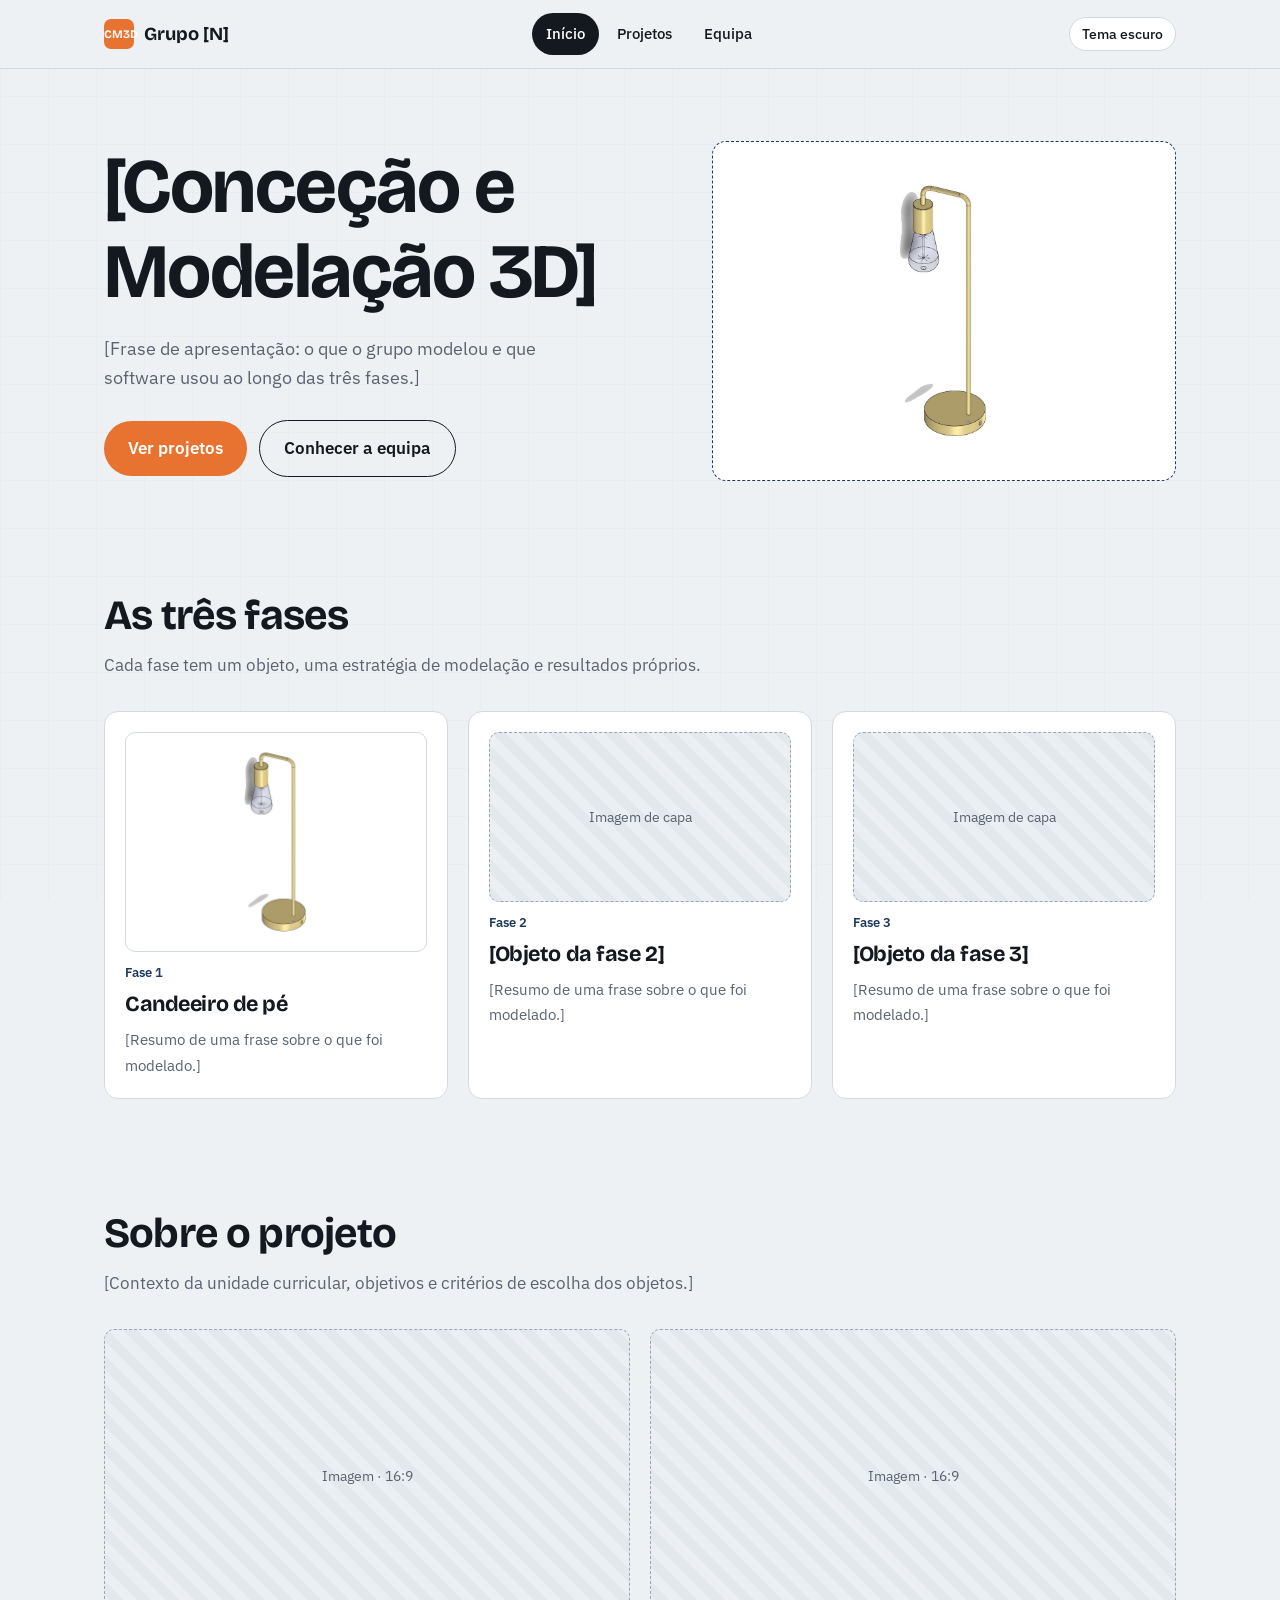
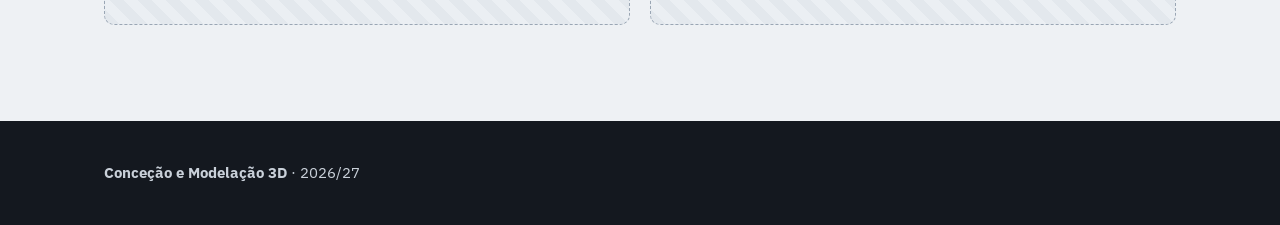
==== cm3d/index.html @ 256e005a "fix: index" ====
<!DOCTYPE html>
<html lang="pt-PT">
<head>
  <meta charset="utf-8">
  <meta name="viewport" content="width=device-width, initial-scale=1">
  <title>Início | CM3D 25/26</title>
  <link rel="preconnect" href="https://fonts.googleapis.com">
  <link href="https://fonts.googleapis.com/css2?family=Bricolage+Grotesque:wght@500;700&family=IBM+Plex+Sans:wght@400;500;600&display=swap" rel="stylesheet">
  <link rel="stylesheet" href="css/style.css">
</head>
<body>
  <a class="skip" href="#main">Saltar para o conteúdo</a>

  <header class="top">
    <div class="wrap bar">
      <a class="brand" href="index.html"><i>CM3D</i>Grupo [N]</a>
      <button class="burger" aria-expanded="false" aria-label="Abrir menu">Menu</button>
      <nav aria-label="Principal">
        <ul>
          <li><a href="index.html" aria-current="page">Início</a></li>
          <li class="sub">
            <a href="projetos.html">Projetos</a>
            <ul>
              <li><a href="fase-1.html">Fase 1</a></li>
              <li><a href="fase-2.html">Fase 2</a></li>
              <li><a href="fase-3.html">Fase 3</a></li>
            </ul>
          </li>
          <li><a href="equipa.html">Equipa</a></li>
        </ul>
      </nav>
      <button class="theme-toggle" type="button" data-theme-toggle aria-label="Mudar para tema escuro">Tema escuro</button>
    </div>
  </header>

  <main id="main">
    <div class="wrap">

      <div class="hero">
        <div>
          <h1>[Conceção e Modelação 3D]</h1>
          <p>[Frase de apresentação: o que o grupo modelou e que software usou ao longo das três fases.]</p>
          <a class="btn" href="projetos.html">Ver projetos</a>
          <a class="btn alt" href="equipa.html">Conhecer a equipa</a>
        </div>
        <div class="stage">
          <img src="Imagens/fase-1/candeeiro-isometrico.jpg.jpeg" alt="Candeeiro de pé modelado em 3D">
        </div>
      </div>

      <section>
        <h2>As três fases</h2>
        <p class="lead">Cada fase tem um objeto, uma estratégia de modelação e resultados próprios.</p>
        <div class="grid g3">
          <a class="card" href="fase-1.html">
            <img class="cover" src="Imagens/fase-1/candeeiro-isometrico.jpg.jpeg" alt="Candeeiro de pé modelado em 3D">
            <span class="tag">Fase 1</span>
            <h3>Candeeiro de pé</h3>
            <p>[Resumo de uma frase sobre o que foi modelado.]</p>
          </a>
          <a class="card" href="fase-2.html">
            <div class="ph" role="img" aria-label="Espaço reservado: imagem de capa">Imagem de capa</div>
            <span class="tag">Fase 2</span>
            <h3>[Objeto da fase 2]</h3>
            <p>[Resumo de uma frase sobre o que foi modelado.]</p>
          </a>
          <a class="card" href="fase-3.html">
            <div class="ph" role="img" aria-label="Espaço reservado: imagem de capa">Imagem de capa</div>
            <span class="tag">Fase 3</span>
            <h3>[Objeto da fase 3]</h3>
            <p>[Resumo de uma frase sobre o que foi modelado.]</p>
          </a>
        </div>
      </section>

      <section>
        <h2>Sobre o projeto</h2>
        <p class="lead">[Contexto da unidade curricular, objetivos e critérios de escolha dos objetos.]</p>
        <div class="grid g2">
          <div class="ph" role="img" aria-label="Espaço reservado: imagem">Imagem · 16:9</div>
          <div class="ph" role="img" aria-label="Espaço reservado: imagem">Imagem · 16:9</div>
        </div>
      </section>

    </div>
  </main>

  <footer>
    <div class="wrap">
      <p><strong>Conceção e Modelação 3D</strong> · 2026/27 </p>
    </div>
  </footer>

  <script src="js/main.js"></script>
</body>
</html>
---- cm3d/css/style.css ----
/* ===== Variáveis ===== */
:root {
  --bg: #eef1f4;
  --ink: #14181f;
  --mut: #586270;
  --acc: #e8722f;
  --acc-d: #b4501a;
  --bp: #1f3a5f;
  --line: #d3d9e0;
  --card: #fff;
  --r: 14px;
  --f-h: "Bricolage Grotesque", "Segoe UI", system-ui, sans-serif;
  --f-b: "IBM Plex Sans", "Segoe UI", system-ui, sans-serif;
  --header-bg: rgba(238, 241, 244, 0.9);
  --footer-bg: #14181f;
  --footer-text: #c9d0d9;
  --footer-link: #fff;
}
html[data-theme="dark"] {
  color-scheme: dark;
  --bg: #141a21;
  --ink: #edf2f7;
  --mut: #aeb9c6;
  --bp: #9fc1e5;
  --line: #384451;
  --card: #202a34;
  --header-bg: rgba(20, 26, 33, 0.92);
  --footer-bg: #0c1117;
  --footer-text: #c9d0d9;
  --footer-link: #fff;
}

/* ===== Base ===== */
* {
  box-sizing: border-box;
  margin: 0;
}
html {
  scroll-behavior: smooth;
  scroll-padding-top: 120px;
}
body {
  min-height: 100vh;
  display: flex;
  flex-direction: column;
  font: 17px/1.65 var(--f-b);
  color: var(--ink);
  background: var(--bg);
  background-image:
    linear-gradient(var(--line) 1px, transparent 1px),
    linear-gradient(90deg, var(--line) 1px, transparent 1px);
  background-size: 48px 48px;
  background-attachment: fixed;
}
main {
  flex: 1;
}
body::before {
  content: "";
  position: fixed;
  inset: 0;
  background: var(--bg);
  opacity: 0.82;
  z-index: -1;
}
a {
  color: inherit;
}
h1,
h2,
h3 {
  font-family: var(--f-h);
  line-height: 1.1;
  letter-spacing: -0.02em;
}
:focus-visible {
  outline: 3px solid var(--acc);
  outline-offset: 3px;
}
.skip {
  position: absolute;
  left: -999px;
}
.skip:focus {
  left: 12px;
  top: 12px;
  background: #fff;
  padding: 8px 12px;
  z-index: 99;
}
.wrap {
  max-width: 1120px;
  margin: auto;
  padding: 0 24px;
}
.theme-toggle {
  border: 1px solid var(--line);
  border-radius: 999px;
  padding: 7px 12px;
  background: var(--card);
  color: var(--ink);
  font: 500 0.85rem var(--f-b);
  cursor: pointer;
}
.theme-toggle:hover {
  border-color: var(--acc);
}

/* ===== Cabeçalho e menu ===== */
header.top {
  position: sticky;
  top: 0;
  z-index: 50;
  background: var(--header-bg);
  backdrop-filter: blur(10px);
  border-bottom: 1px solid var(--line);
}
.bar {
  display: flex;
  align-items: center;
  justify-content: space-between;
  height: 68px;
}
.brand {
  font: 700 1.15rem var(--f-h);
  text-decoration: none;
  display: flex;
  gap: 10px;
  align-items: center;
}
.brand i {
  width: 30px;
  height: 30px;
  background: var(--acc);
  border-radius: 7px;
  display: grid;
  place-items: center;
  color: #fff;
  font: 700 0.72rem var(--f-h);
  font-style: normal;
}
nav ul {
  display: flex;
  gap: 4px;
  list-style: none;
  padding: 0;
}
nav a {
  display: block;
  padding: 8px 14px;
  border-radius: 99px;
  text-decoration: none;
  font-weight: 500;
  font-size: 0.95rem;
}
nav a:hover {
  background: #fff;
}
nav a[aria-current="page"] {
  background: var(--ink);
  color: #fff;
}
.sub {
  position: relative;
}
.sub > ul {
  display: none;
  position: absolute;
  top: 100%;
  left: 0;
  flex-direction: column;
  background: #fff;
  border: 1px solid var(--line);
  border-radius: 12px;
  padding: 6px;
  min-width: 150px;
  box-shadow: 0 8px 24px rgba(20, 24, 31, 0.12);
}
.sub:hover > ul,
.sub:focus-within > ul {
  display: flex;
}
.burger {
  display: none;
  background: none;
  border: 1px solid var(--line);
  border-radius: 10px;
  padding: 8px 12px;
  font: inherit;
  cursor: pointer;
}

/* ===== Hero ===== */
.hero {
  display: grid;
  grid-template-columns: 1.1fr 0.9fr;
  gap: 40px;
  align-items: center;
  padding: 72px 0 56px;
}
.hero h1 {
  font-size: clamp(2.6rem, 6vw, 4.8rem);
}
.hero p {
  max-width: 46ch;
  color: var(--mut);
  margin: 20px 0 28px;
  font-size: 1.1rem;
}
.stage {
  position: relative;
  height: 340px;
  display: grid;
  place-items: center;
  border: 1px dashed var(--bp);
  border-radius: var(--r);
  background: var(--card);
  overflow: hidden;
}
.stage img {
  width: min(100%, 360px);
  height: calc(100% - 32px);
  object-fit: contain;
  background: #fff;
}
.stage small {
  position: absolute;
  bottom: 10px;
  left: 14px;
  color: var(--bp);
  font-size: 0.78rem;
}

/* ===== Botões ===== */
.btn {
  display: inline-block;
  background: var(--acc);
  color: #fff;
  padding: 13px 24px;
  border-radius: 99px;
  font-weight: 600;
  text-decoration: none;
  transition: background 0.2s;
}
.btn:hover {
  background: var(--acc-d);
}
.btn.alt {
  background: transparent;
  color: var(--ink);
  border: 1.5px solid var(--ink);
  margin-left: 8px;
}
.btn.alt:hover {
  background: var(--ink);
  color: #fff;
}

/* ===== Secções e grelhas ===== */
section {
  padding: 56px 0;
}
section h2 {
  font-size: clamp(1.8rem, 3.4vw, 2.6rem);
  margin-bottom: 12px;
}
.lead {
  color: var(--mut);
  max-width: 60ch;
  margin-bottom: 32px;
}
.grid {
  display: grid;
  gap: 20px;
}
.g3 {
  grid-template-columns: repeat(3, 1fr);
}
.g2 {
  grid-template-columns: repeat(2, 1fr);
}

/* ===== Cartões ===== */
.card {
  background: var(--card);
  border: 1px solid var(--line);
  border-radius: var(--r);
  padding: 20px;
  display: flex;
  flex-direction: column;
  gap: 10px;
  text-decoration: none;
}
a.card {
  transition: 0.2s;
}
a.card:hover {
  border-color: var(--acc);
  transform: translateY(-3px);
}
.card h3 {
  font-size: 1.35rem;
}
.card p {
  color: var(--mut);
  font-size: 0.96rem;
}
.member-card {
  min-height: 190px;
  justify-content: center;
}
.member-card a {
  color: var(--bp);
  font-weight: 500;
  text-decoration: none;
}
.member-card a:hover {
  color: var(--acc);
  text-decoration: underline;
}
.card .cover {
  display: block;
  width: 100%;
  height: 220px;
  object-fit: contain;
  background: #fff;
  border: 1px solid var(--line);
  border-radius: 10px;
}
.tag {
  font-size: 0.82rem;
  color: var(--bp);
  font-weight: 600;
}
.pill {
  display: inline-block;
  background: #fff;
  border: 1px solid var(--line);
  border-radius: 99px;
  padding: 4px 12px;
  font-size: 0.85rem;
  margin: 2px;
}

/* ===== Imagens e placeholders ===== */
.shot {
  margin: 0;
  background: #fff;
  border: 1px solid var(--line);
  border-radius: var(--r);
  overflow: hidden;
  cursor: zoom-in;
}
.shot img {
  display: block;
  width: 100%;
  height: 300px;
  object-fit: contain;
  background: #fff;
}
.shot figcaption {
  padding: 10px 14px;
  color: var(--mut);
  font-size: 0.9rem;
  border-top: 1px solid var(--line);
}
.ph {
  background: repeating-linear-gradient(
    45deg,
    #e3e8ed,
    #e3e8ed 10px,
    #ebeff3 10px,
    #ebeff3 20px
  );
  border: 1px dashed #9aa6b4;
  border-radius: 10px;
  aspect-ratio: 16/9;
  display: grid;
  place-items: center;
  color: var(--mut);
  font-size: 0.85rem;
  text-align: center;
  padding: 8px;
}
.ph.sq {
  aspect-ratio: 1;
}
.ph.tall {
  aspect-ratio: 3/4;
}

/* ===== Ampliação ao clicar (lightbox) ===== */
dialog.lb {
  border: 0;
  border-radius: var(--r);
  padding: 12px;
  max-width: min(92vw, 900px);
}
dialog.lb::backdrop {
  background: rgba(20, 24, 31, 0.75);
}
dialog.lb img {
  max-width: 100%;
  max-height: 80vh;
  display: block;
  margin: auto;
}
dialog.lb button {
  margin-top: 8px;
  float: right;
  border: 1px solid var(--line);
  background: #fff;
  border-radius: 99px;
  padding: 6px 16px;
  font: inherit;
  cursor: pointer;
}

/* ===== Páginas de fase ===== */
.phead {
  padding: 56px 0 24px;
}
.phead h1 {
  font-size: clamp(2.2rem, 5vw, 3.8rem);
}
.phead p {
  color: var(--mut);
  max-width: 58ch;
  margin-top: 12px;
}
.phase-nav {
  display: flex;
  gap: 8px;
  overflow-x: auto;
  padding: 12px 0;
  border-bottom: 1px solid var(--line);
}
.phase-nav a {
  white-space: nowrap;
  padding: 6px 14px;
  border-radius: 99px;
  text-decoration: none;
  font-size: 0.9rem;
  border: 1px solid var(--line);
  background: #fff;
}
.phase-nav a.on {
  background: var(--acc);
  color: #fff;
  border-color: var(--acc);
}
.steps {
  list-style: none;
  padding: 0;
  counter-reset: s;
  display: grid;
  gap: 14px;
}
.steps li {
  counter-increment: s;
  background: #fff;
  border: 1px solid var(--line);
  border-left: 4px solid var(--acc);
  border-radius: 10px;
  padding: 16px 20px 16px 60px;
  position: relative;
}
.steps li::before {
  content: counter(s);
  position: absolute;
  left: 18px;
  top: 14px;
  font: 700 1.3rem var(--f-h);
  color: var(--acc);
}
.tabs {
  display: flex;
  gap: 6px;
  margin-bottom: 16px;
  flex-wrap: wrap;
}
.tabs button {
  border: 1.5px solid var(--line);
  background: #fff;
  border-radius: 99px;
  padding: 9px 18px;
  font: inherit;
  cursor: pointer;
}
.tabs button[aria-selected="true"] {
  background: var(--ink);
  color: #fff;
  border-color: var(--ink);
}
.panel {
  background: #fff;
  border: 1px solid var(--line);
  border-radius: var(--r);
  padding: 24px;
}
.panel[hidden] {
  display: none;
}
.panel p {
  max-width: 70ch;
  margin-top: 8px;
  color: var(--mut);
}
.pager {
  display: flex;
  justify-content: space-between;
  gap: 12px;
  padding: 32px 0;
}

/* ===== Rodapé ===== */
footer {
  background: var(--footer-bg);
  color: var(--footer-text);
  padding: 40px 0;
  margin-top: 40px;
  font-size: 0.92rem;
}
html[data-theme="dark"] .skip:focus,
html[data-theme="dark"] nav a:hover,
html[data-theme="dark"] .sub > ul,
html[data-theme="dark"] .burger,
html[data-theme="dark"] .stage,
html[data-theme="dark"] .shot,
html[data-theme="dark"] .card,
html[data-theme="dark"] .steps li,
html[data-theme="dark"] .tabs button,
html[data-theme="dark"] .panel,
html[data-theme="dark"] .phase-nav a {
  background: var(--card);
}
html[data-theme="dark"] nav a[aria-current="page"] {
  background: var(--acc);
  color: #fff;
}
footer a {
  color: var(--footer-link);
}

/* ===== Telemóvel ===== */
@media (max-width: 820px) {
  .hero,
  .g2,
  .g3 {
    grid-template-columns: 1fr;
  }
  .burger {
    display: block;
  }
  nav ul {
    display: none;
    position: absolute;
    top: 68px;
    left: 0;
    right: 0;
    flex-direction: column;
    background: #fff;
    padding: 12px;
    border-bottom: 1px solid var(--line);
  }
  nav ul.open {
    display: flex;
  }
  .sub > ul {
    display: flex;
    position: static;
    border: 0;
    box-shadow: none;
    padding-left: 14px;
  }
  .stage {
    height: 260px;
  }
}

/* ===== Acessibilidade: menos movimento ===== */
@media (prefers-reduced-motion: reduce) {
  * {
    transition: none !important;
    scroll-behavior: auto !important;
  }
}
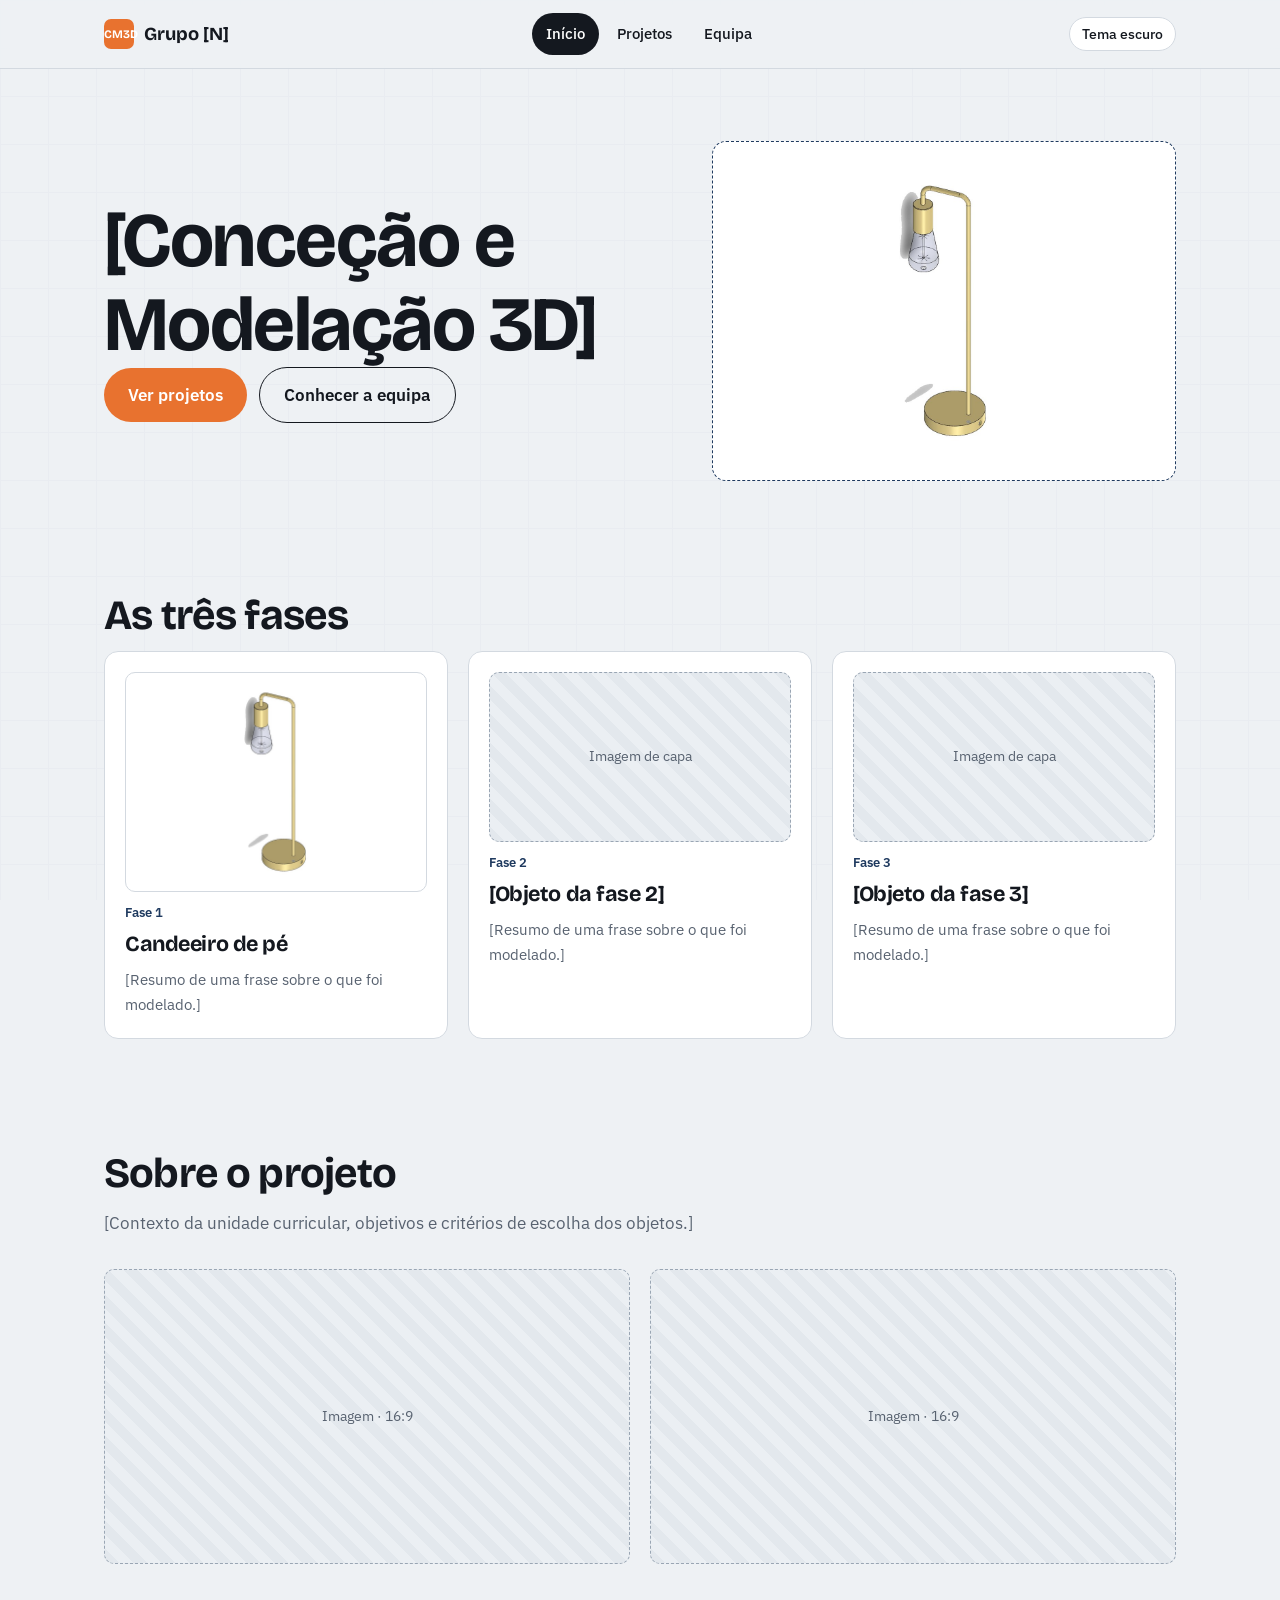
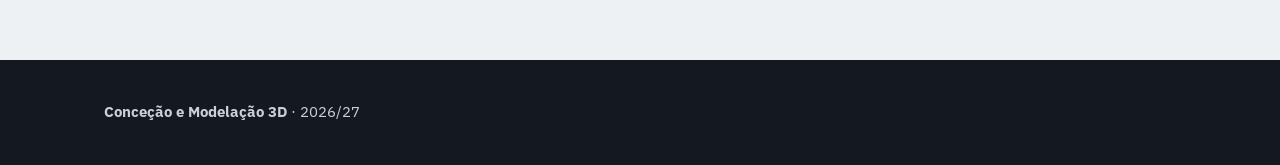
==== commit ed5f2398: "fix: texto fase 1" ====
--- a/cm3d/index.html
+++ b/cm3d/index.html
@@ -39,7 +39,6 @@
       <div class="hero">
         <div>
           <h1>[Conceção e Modelação 3D]</h1>
-          <p>[Frase de apresentação: o que o grupo modelou e que software usou ao longo das três fases.]</p>
           <a class="btn" href="projetos.html">Ver projetos</a>
           <a class="btn alt" href="equipa.html">Conhecer a equipa</a>
         </div>
@@ -50,7 +49,6 @@
 
       <section>
         <h2>As três fases</h2>
-        <p class="lead">Cada fase tem um objeto, uma estratégia de modelação e resultados próprios.</p>
         <div class="grid g3">
           <a class="card" href="fase-1.html">
             <img class="cover" src="Imagens/fase-1/candeeiro-isometrico.jpg.jpeg" alt="Candeeiro de pé modelado em 3D">
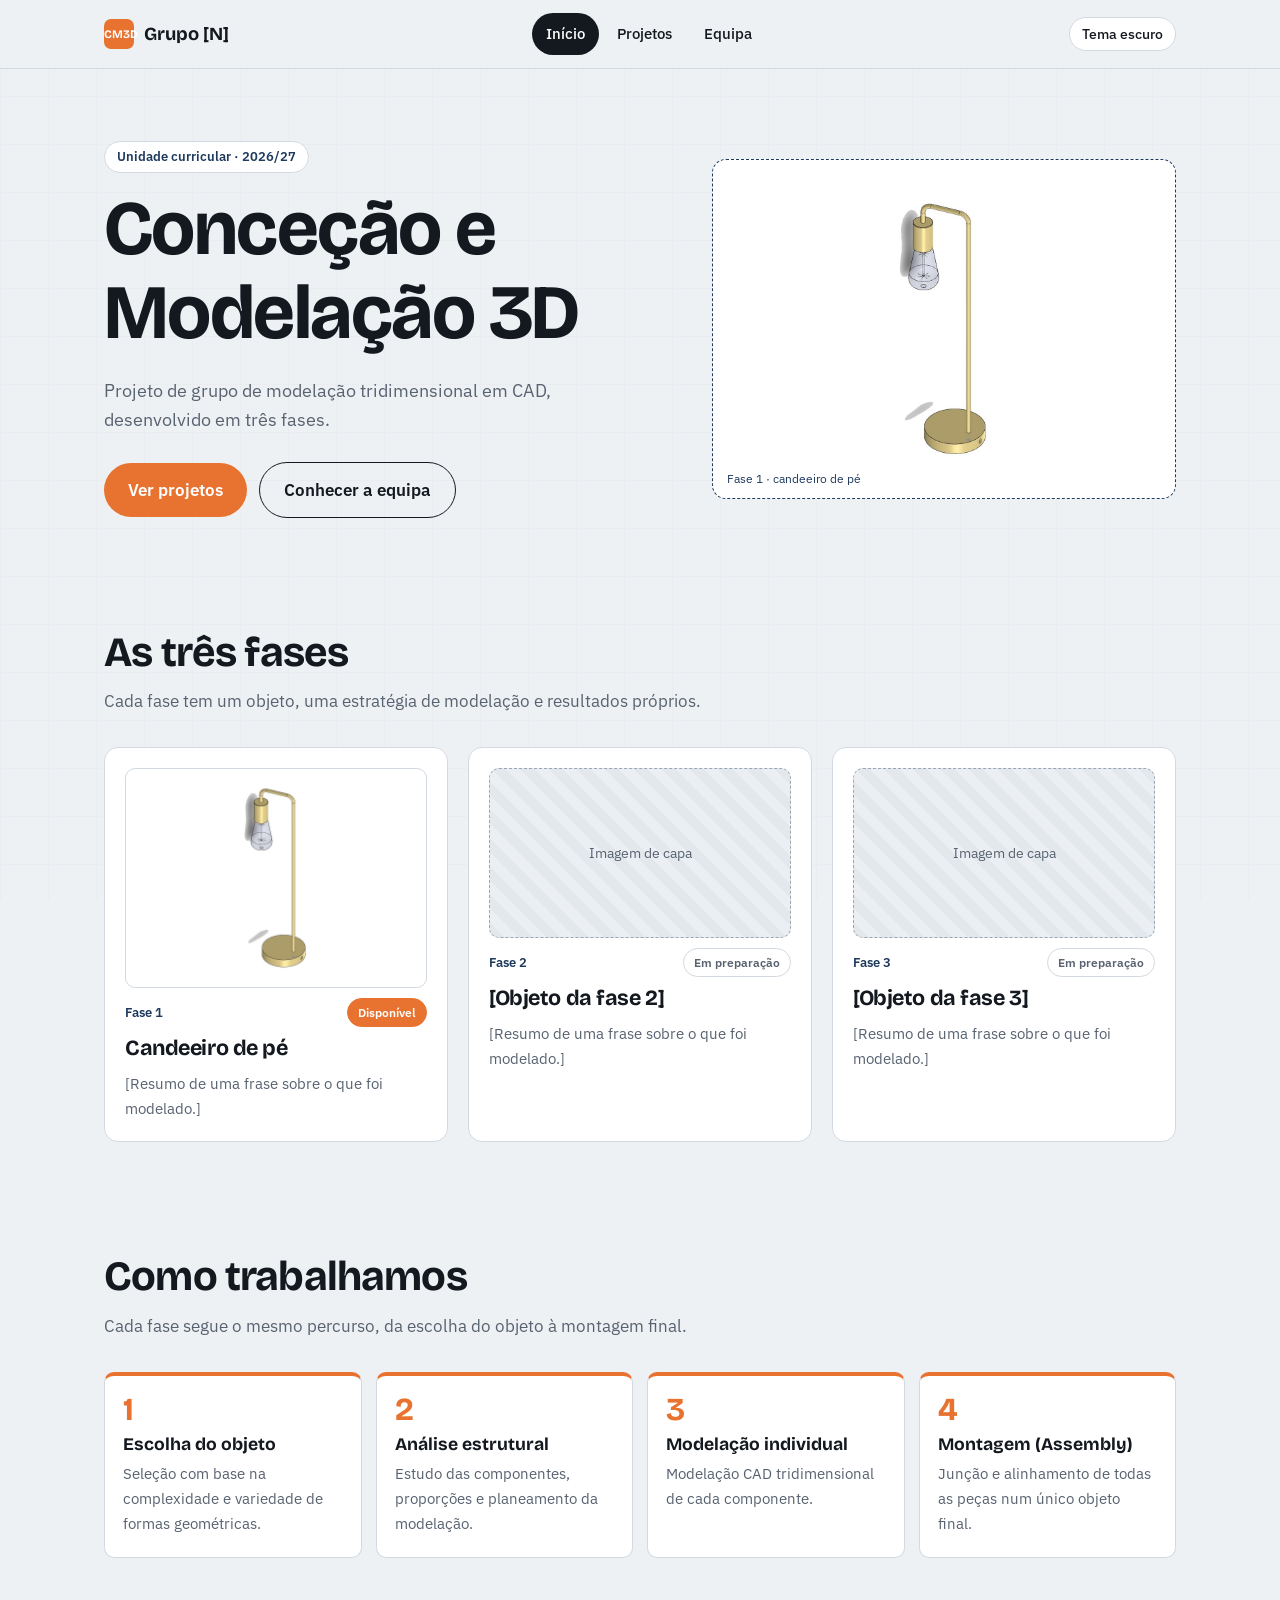
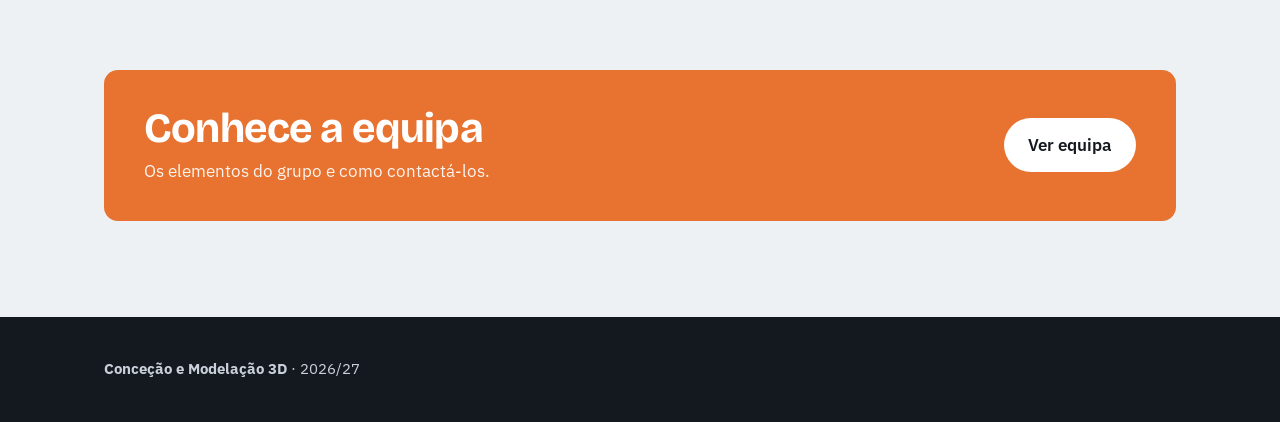
==== commit 9e99a18f: "fix: html" ====
--- a/cm3d/index.html
+++ b/cm3d/index.html
@@ -7,6 +7,7 @@
   <link rel="preconnect" href="https://fonts.googleapis.com">
   <link href="https://fonts.googleapis.com/css2?family=Bricolage+Grotesque:wght@500;700&family=IBM+Plex+Sans:wght@400;500;600&display=swap" rel="stylesheet">
   <link rel="stylesheet" href="css/style.css">
+  <link rel="stylesheet" href="css/extra.css">
 </head>
 <body>
   <a class="skip" href="#main">Saltar para o conteúdo</a>
@@ -38,45 +39,61 @@
 
       <div class="hero">
         <div>
-          <h1>[Conceção e Modelação 3D]</h1>
+          <span class="tag">Unidade curricular · 2026/27</span>
+          <h1>Conceção e Modelação 3D</h1>
+          <p>Projeto de grupo de modelação tridimensional em CAD, desenvolvido em três fases.</p>
           <a class="btn" href="projetos.html">Ver projetos</a>
           <a class="btn alt" href="equipa.html">Conhecer a equipa</a>
         </div>
         <div class="stage">
           <img src="Imagens/fase-1/candeeiro-isometrico.jpg.jpeg" alt="Candeeiro de pé modelado em 3D">
+          <small>Fase 1 · candeeiro de pé</small>
         </div>
       </div>
 
-      <section>
+      <section id="fases">
         <h2>As três fases</h2>
+        <p class="lead">Cada fase tem um objeto, uma estratégia de modelação e resultados próprios.</p>
         <div class="grid g3">
           <a class="card" href="fase-1.html">
             <img class="cover" src="Imagens/fase-1/candeeiro-isometrico.jpg.jpeg" alt="Candeeiro de pé modelado em 3D">
-            <span class="tag">Fase 1</span>
+            <div class="card-head"><span class="tag">Fase 1</span><span class="status on">Disponível</span></div>
             <h3>Candeeiro de pé</h3>
             <p>[Resumo de uma frase sobre o que foi modelado.]</p>
           </a>
           <a class="card" href="fase-2.html">
             <div class="ph" role="img" aria-label="Espaço reservado: imagem de capa">Imagem de capa</div>
-            <span class="tag">Fase 2</span>
+            <div class="card-head"><span class="tag">Fase 2</span><span class="status">Em preparação</span></div>
             <h3>[Objeto da fase 2]</h3>
             <p>[Resumo de uma frase sobre o que foi modelado.]</p>
           </a>
           <a class="card" href="fase-3.html">
             <div class="ph" role="img" aria-label="Espaço reservado: imagem de capa">Imagem de capa</div>
-            <span class="tag">Fase 3</span>
+            <div class="card-head"><span class="tag">Fase 3</span><span class="status">Em preparação</span></div>
             <h3>[Objeto da fase 3]</h3>
             <p>[Resumo de uma frase sobre o que foi modelado.]</p>
           </a>
         </div>
       </section>
 
-      <section>
-        <h2>Sobre o projeto</h2>
-        <p class="lead">[Contexto da unidade curricular, objetivos e critérios de escolha dos objetos.]</p>
-        <div class="grid g2">
-          <div class="ph" role="img" aria-label="Espaço reservado: imagem">Imagem · 16:9</div>
-          <div class="ph" role="img" aria-label="Espaço reservado: imagem">Imagem · 16:9</div>
+      <section id="metodo">
+        <h2>Como trabalhamos</h2>
+        <p class="lead">Cada fase segue o mesmo percurso, da escolha do objeto à montagem final.</p>
+        <ol class="steps flow">
+          <li><strong>Escolha do objeto</strong><p>Seleção com base na complexidade e variedade de formas geométricas.</p></li>
+          <li><strong>Análise estrutural</strong><p>Estudo das componentes, proporções e planeamento da modelação.</p></li>
+          <li><strong>Modelação individual</strong><p>Modelação CAD tridimensional de cada componente.</p></li>
+          <li><strong>Montagem (Assembly)</strong><p>Junção e alinhamento de todas as peças num único objeto final.</p></li>
+        </ol>
+      </section>
+
+      <section id="equipa">
+        <div class="cta">
+          <div>
+            <h2>Conhece a equipa</h2>
+            <p>Os elementos do grupo e como contactá-los.</p>
+          </div>
+          <a class="btn" href="equipa.html">Ver equipa</a>
         </div>
       </section>
 
@@ -85,10 +102,11 @@
 
   <footer>
     <div class="wrap">
-      <p><strong>Conceção e Modelação 3D</strong> · 2026/27 </p>
+      <p><strong>Conceção e Modelação 3D</strong> · 2026/27</p>
     </div>
   </footer>
 
   <script src="js/main.js"></script>
+  <script src="js/extra.js"></script>
 </body>
-</html>
+</html>
--- a/cm3d/css/extra.css
+++ b/cm3d/css/extra.css
@@ -0,0 +1,89 @@
+/* ===== Extras da página de fase (carregar depois de style.css) ===== */
+
+/* Barra de progresso de leitura */
+.progress { position: fixed; top: 0; left: 0; height: 3px; width: 0; background: var(--acc); z-index: 100; }
+
+/* Entrada suave ao fazer scroll (só se o JS estiver ativo) */
+.js .reveal { opacity: 0; transform: translateY(24px); transition: opacity .6s ease, transform .6s ease; }
+.js .reveal.in { opacity: 1; transform: none; }
+
+/* Números-chave */
+.stats { display: grid; grid-template-columns: repeat(4, 1fr); gap: 12px; margin-top: 28px; }
+.stat { background: var(--card); border: 1px solid var(--line); border-radius: var(--r); padding: 16px 18px; }
+.stat b { display: block; font: 700 2rem var(--f-h); color: var(--acc); line-height: 1; margin-bottom: 4px; }
+.stat span { font-size: .88rem; color: var(--mut); }
+
+/* Comparador real vs. CAD */
+.split { display: grid; grid-template-columns: minmax(0, 440px) 1fr; gap: 40px; align-items: center; }
+.split-text p { color: var(--mut); margin-bottom: 14px; max-width: 58ch; }
+.compare { position: relative; aspect-ratio: 3/4; border-radius: var(--r); overflow: hidden; border: 1px solid var(--line); background: #fff; user-select: none; --pos: 50%; }
+.compare:focus-within { outline: 3px solid var(--acc); outline-offset: 3px; }
+.compare img { position: absolute; inset: 0; width: 100%; height: 100%; object-fit: cover; }
+.cmp-b { position: absolute; inset: 0; clip-path: inset(0 0 0 var(--pos)); }
+.compare input { position: absolute; inset: 0; width: 100%; height: 100%; opacity: 0; cursor: ew-resize; margin: 0; }
+.cmp-handle { position: absolute; top: 0; bottom: 0; left: var(--pos); width: 3px; background: var(--acc); transform: translateX(-50%); pointer-events: none; }
+.cmp-handle::after { content: "↔"; position: absolute; top: 50%; left: 50%; transform: translate(-50%, -50%); width: 42px; height: 42px; border-radius: 50%; background: var(--acc); color: #fff; display: grid; place-items: center; font-size: 1.1rem; box-shadow: 0 4px 14px rgba(0,0,0,.25); }
+.cmp-label { position: absolute; top: 12px; padding: 4px 12px; border-radius: 99px; background: rgba(20,24,31,.78); color: #fff; font-size: .8rem; pointer-events: none; }
+.cmp-label.l { left: 12px; }
+.cmp-label.r { right: 12px; }
+
+/* Processo em cartões horizontais */
+.steps.flow { grid-template-columns: repeat(4, 1fr); }
+.steps.flow li { padding: 58px 18px 20px; border-left: 1px solid var(--line); border-top: 4px solid var(--acc); }
+.steps.flow li::before { top: 14px; left: 18px; font-size: 2rem; }
+.steps.flow li strong { display: block; font: 700 1.1rem var(--f-h); margin-bottom: 6px; }
+.steps.flow li p { color: var(--mut); font-size: .95rem; }
+
+/* Filtros da galeria */
+.chips { display: flex; flex-wrap: wrap; gap: 8px; margin-bottom: 20px; }
+.chip { border: 1.5px solid var(--line); background: var(--card); color: var(--ink); border-radius: 99px; padding: 8px 18px; font: inherit; cursor: pointer; }
+.chip.on { background: var(--acc); border-color: var(--acc); color: #fff; }
+.shot[hidden] { display: none; }
+
+/* Blocos de texto */
+.callout { background: var(--card); border: 1px solid var(--line); border-left: 4px solid var(--acc); border-radius: var(--r); padding: 24px 28px; max-width: 78ch; }
+.callout p { color: var(--mut); }
+.callout .pill { margin: 12px 4px 0 0; }
+
+@media (max-width: 820px) {
+  .split { grid-template-columns: 1fr; }
+  .stats { grid-template-columns: repeat(2, 1fr); }
+  .steps.flow { grid-template-columns: 1fr; }
+}
+@media (prefers-reduced-motion: reduce) {
+  .js .reveal { opacity: 1; transform: none; transition: none; }
+}
+
+.pill {
+  background: var(--card);
+  color: var(--ink);
+}
+.steps.flow li {
+  background: var(--card);
+  color: var(--ink);
+}
+
+.team { display: grid; grid-template-columns: repeat(2, 1fr); gap: 20px; }
+.member { background: var(--card); border: 1px solid var(--line); border-radius: var(--r); padding: 28px; display: flex; gap: 22px; align-items: center; transition: .2s; }
+.member:hover { border-color: var(--acc); transform: translateY(-3px); }
+.avatar { flex: none; width: 88px; height: 88px; border-radius: 50%; background: var(--acc); color: #fff; display: grid; place-items: center; font: 700 1.9rem var(--f-h); object-fit: cover; }
+.member h3 { font-size: 1.4rem; margin-bottom: 4px; }
+.member p { color: var(--mut); font-size: .95rem; }
+.member .pill { margin: 10px 0 0; background: var(--card); color: var(--ink); }
+.member .mail { display: block; margin-top: 12px; font-weight: 600; color: var(--ink); text-decoration: underline; text-decoration-color: var(--acc); text-underline-offset: 4px; word-break: break-all; }
+@media (max-width: 820px) {
+  .team { grid-template-columns: 1fr; }
+  .member { padding: 20px; gap: 16px; }
+  .avatar { width: 68px; height: 68px; font-size: 1.5rem; }
+}
+
+/* ===== Página inicial ===== */
+.hero .tag { display: inline-block; margin-bottom: 14px; padding: 4px 12px; border: 1px solid var(--line); border-radius: 99px; background: var(--card); }
+.card-head { display: flex; justify-content: space-between; align-items: center; gap: 8px; }
+.status { font-size: .78rem; font-weight: 600; padding: 3px 10px; border-radius: 99px; border: 1px solid var(--line); color: var(--mut); }
+.status.on { background: var(--acc); border-color: var(--acc); color: #fff; }
+.cta { display: flex; justify-content: space-between; align-items: center; gap: 24px; flex-wrap: wrap; background: var(--acc); color: #fff; border-radius: var(--r); padding: 36px 40px; }
+.cta h2 { margin-bottom: 6px; }
+.cta p { opacity: .92; }
+.cta .btn { background: #fff; color: #14181f; }
+.cta .btn:hover { background: #14181f; color: #fff; }
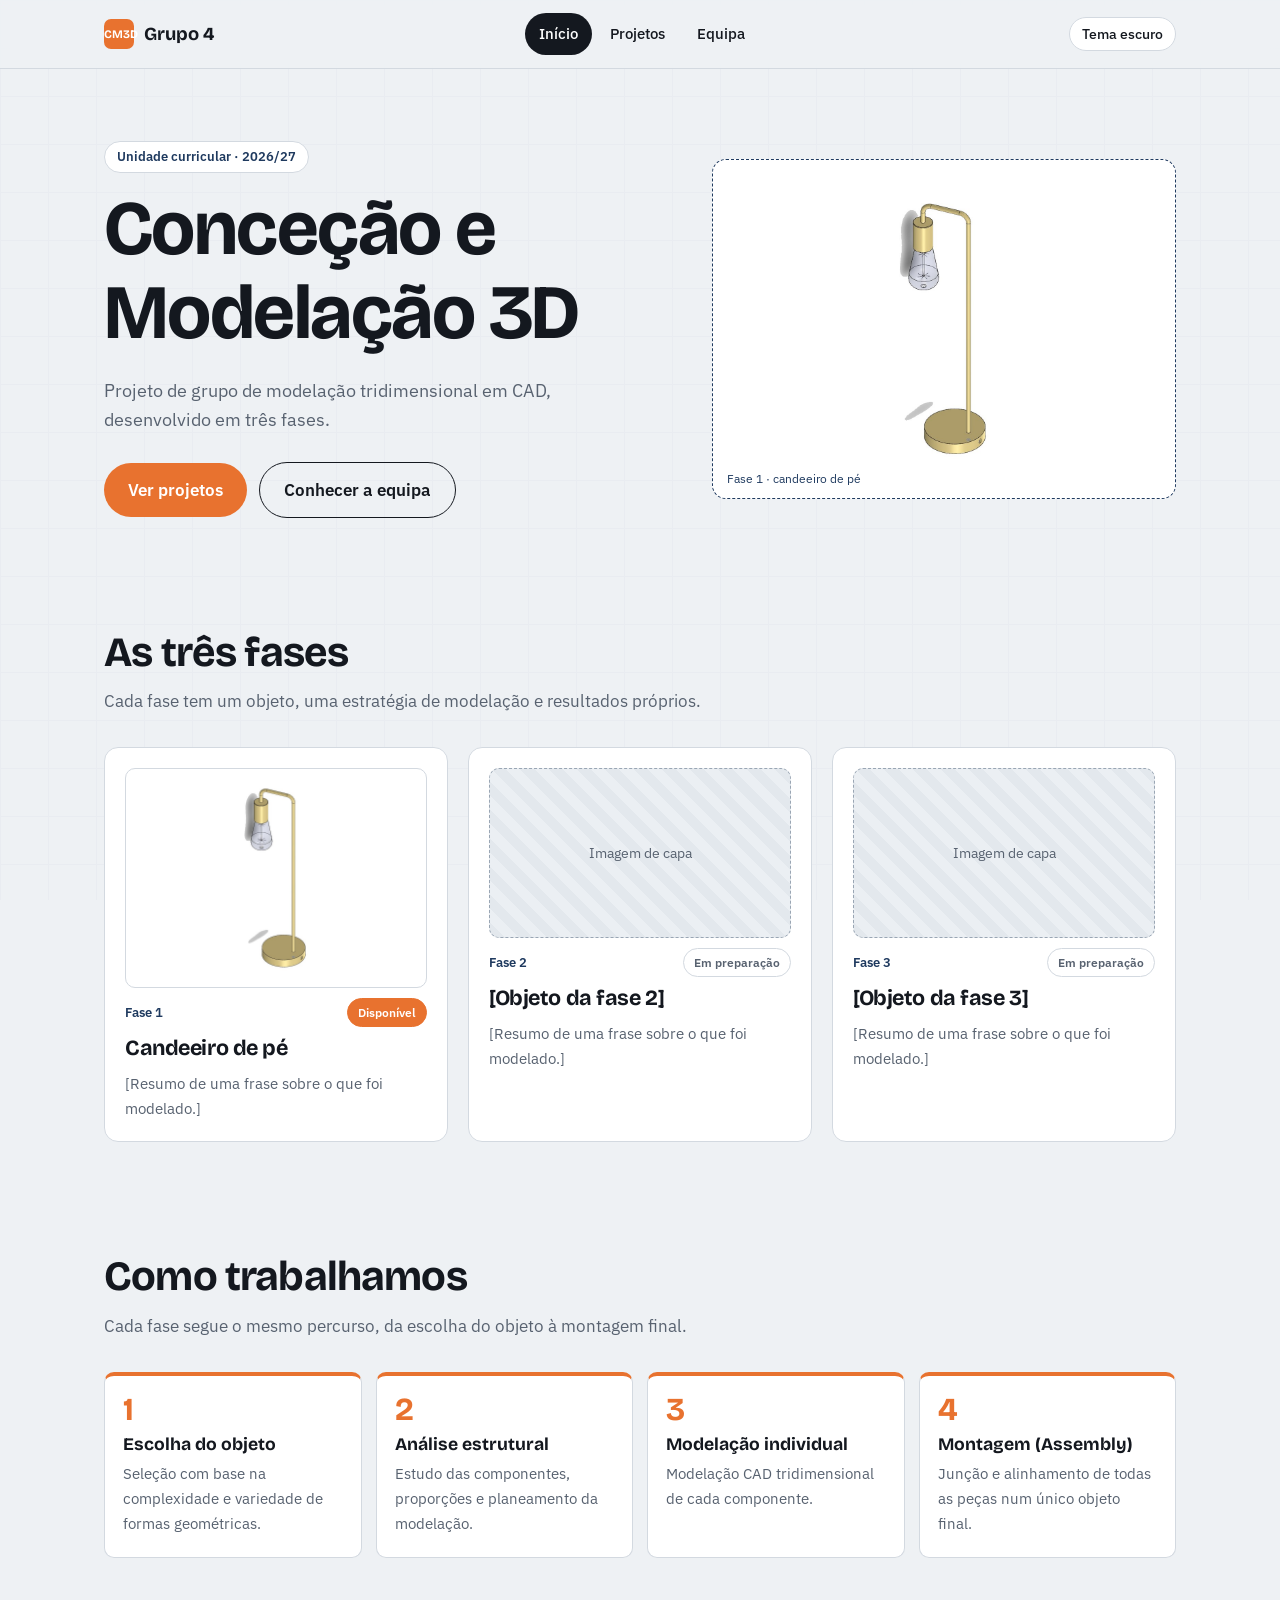
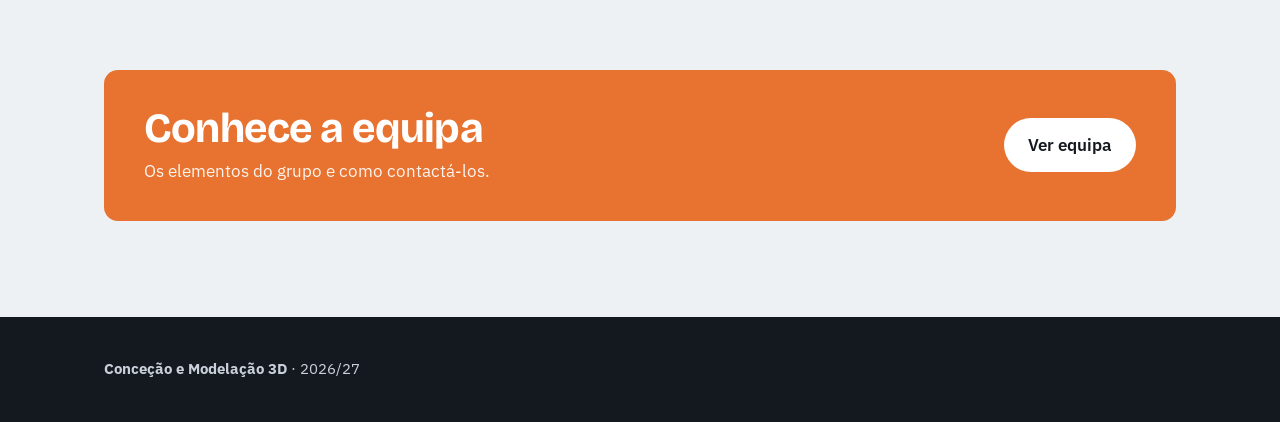
==== commit b61a7a75: "fix: Grupo" ====
--- a/cm3d/index.html
+++ b/cm3d/index.html
@@ -14,7 +14,7 @@
 
   <header class="top">
     <div class="wrap bar">
-      <a class="brand" href="index.html"><i>CM3D</i>Grupo [N]</a>
+      <a class="brand" href="index.html"><i>CM3D</i>Grupo 4</a>
       <button class="burger" aria-expanded="false" aria-label="Abrir menu">Menu</button>
       <nav aria-label="Principal">
         <ul>
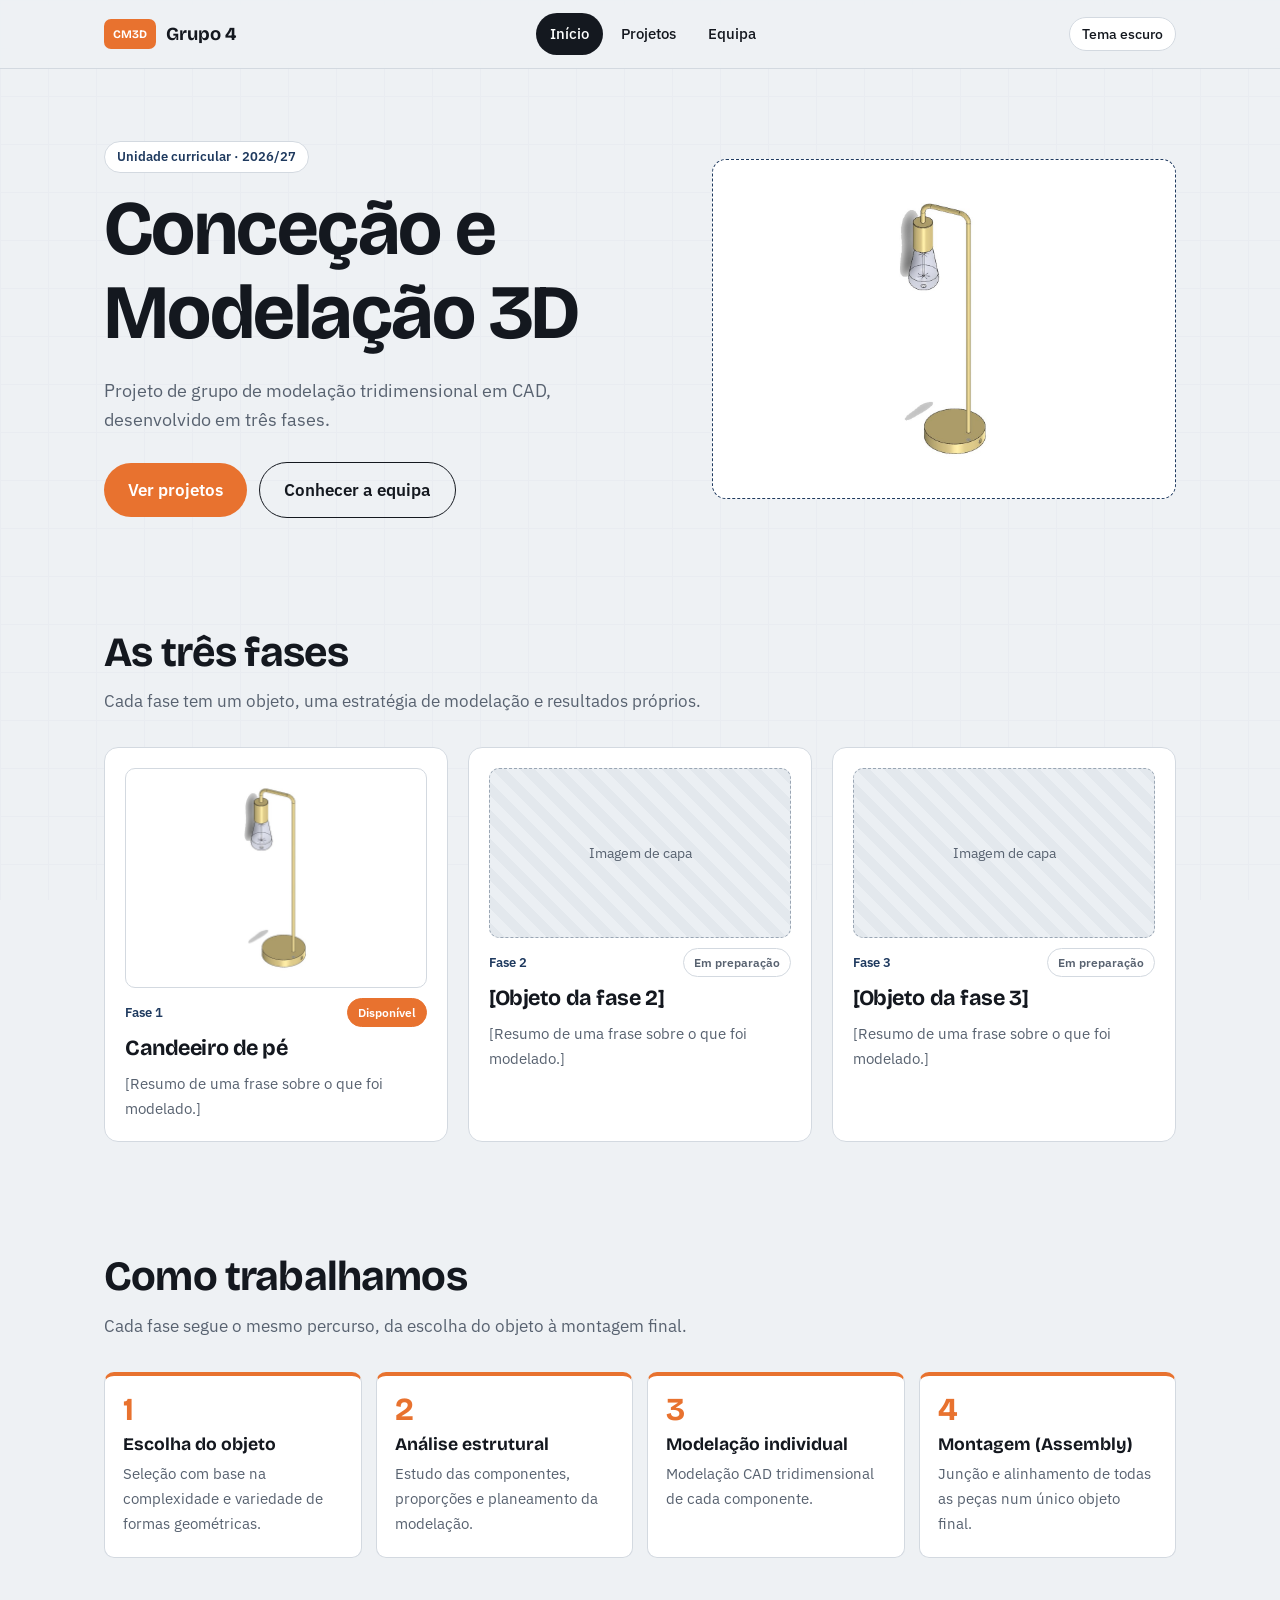
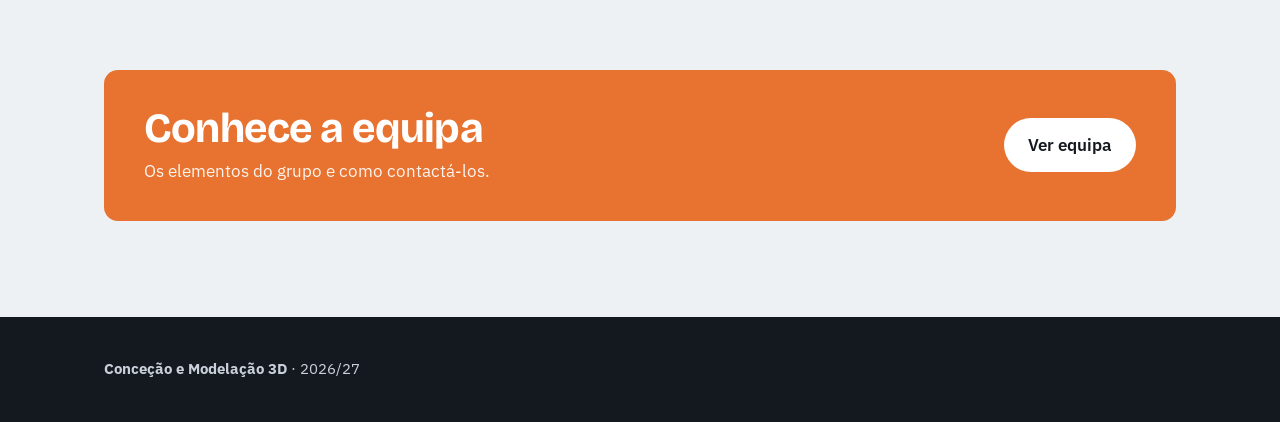
==== commit 5b84c213: "fix: CM3D" ====
--- a/cm3d/index.html
+++ b/cm3d/index.html
@@ -47,7 +47,6 @@
         </div>
         <div class="stage">
           <img src="Imagens/fase-1/candeeiro-isometrico.jpg.jpeg" alt="Candeeiro de pé modelado em 3D">
-          <small>Fase 1 · candeeiro de pé</small>
         </div>
       </div>
 
--- a/cm3d/css/style.css
+++ b/cm3d/css/style.css
@@ -124,20 +124,24 @@
 .brand {
   font: 700 1.15rem var(--f-h);
   text-decoration: none;
-  display: flex;
+  display: inline-flex;
   gap: 10px;
   align-items: center;
+  white-space: nowrap;
 }
 .brand i {
-  width: 30px;
+  min-width: 52px;
   height: 30px;
+  padding: 0 8px;
   background: var(--acc);
   border-radius: 7px;
-  display: grid;
-  place-items: center;
+  display: inline-flex;
+  align-items: center;
+  justify-content: center;
   color: #fff;
   font: 700 0.72rem var(--f-h);
   font-style: normal;
+  box-sizing: border-box;
 }
 nav ul {
   display: flex;
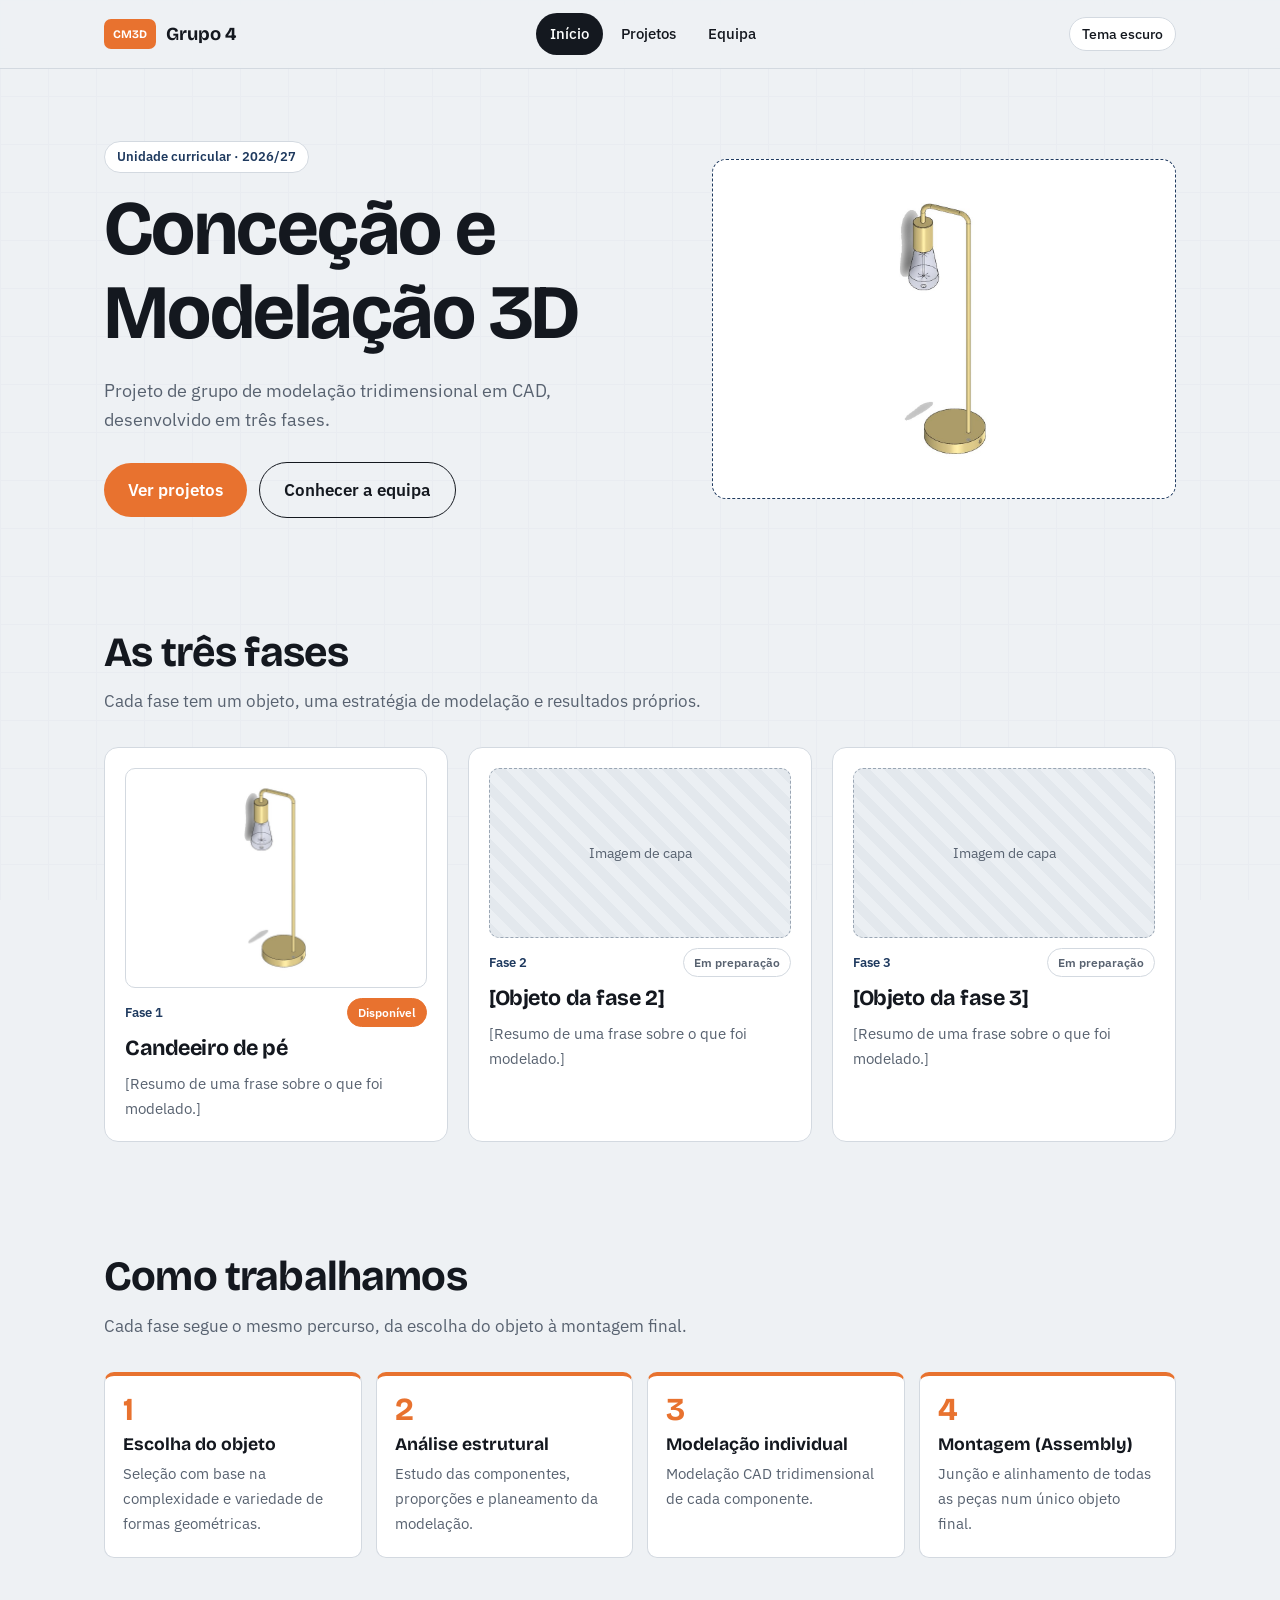
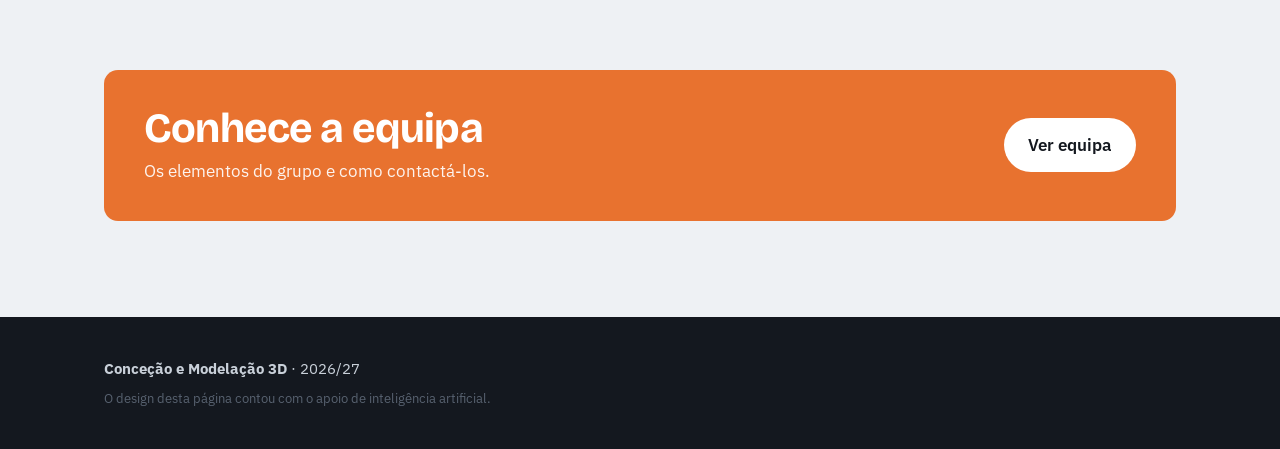
==== commit c6bbd587: "Adicionar atribuição de design com IA Co-authored-by: Copilot <223556219+Copilot@users.noreply.githu" ====
--- a/cm3d/index.html
+++ b/cm3d/index.html
@@ -102,6 +102,7 @@
   <footer>
     <div class="wrap">
       <p><strong>Conceção e Modelação 3D</strong> · 2026/27</p>
+      <p class="ai-credit">O design desta página contou com o apoio de inteligência artificial.</p>
     </div>
   </footer>
 
--- a/cm3d/css/style.css
+++ b/cm3d/css/style.css
@@ -525,6 +525,11 @@
   margin-top: 40px;
   font-size: 0.92rem;
 }
+.ai-credit {
+  margin-top: 6px;
+  font-size: 0.82rem;
+  color: var(--mut);
+}
 html[data-theme="dark"] .skip:focus,
 html[data-theme="dark"] nav a:hover,
 html[data-theme="dark"] .sub > ul,
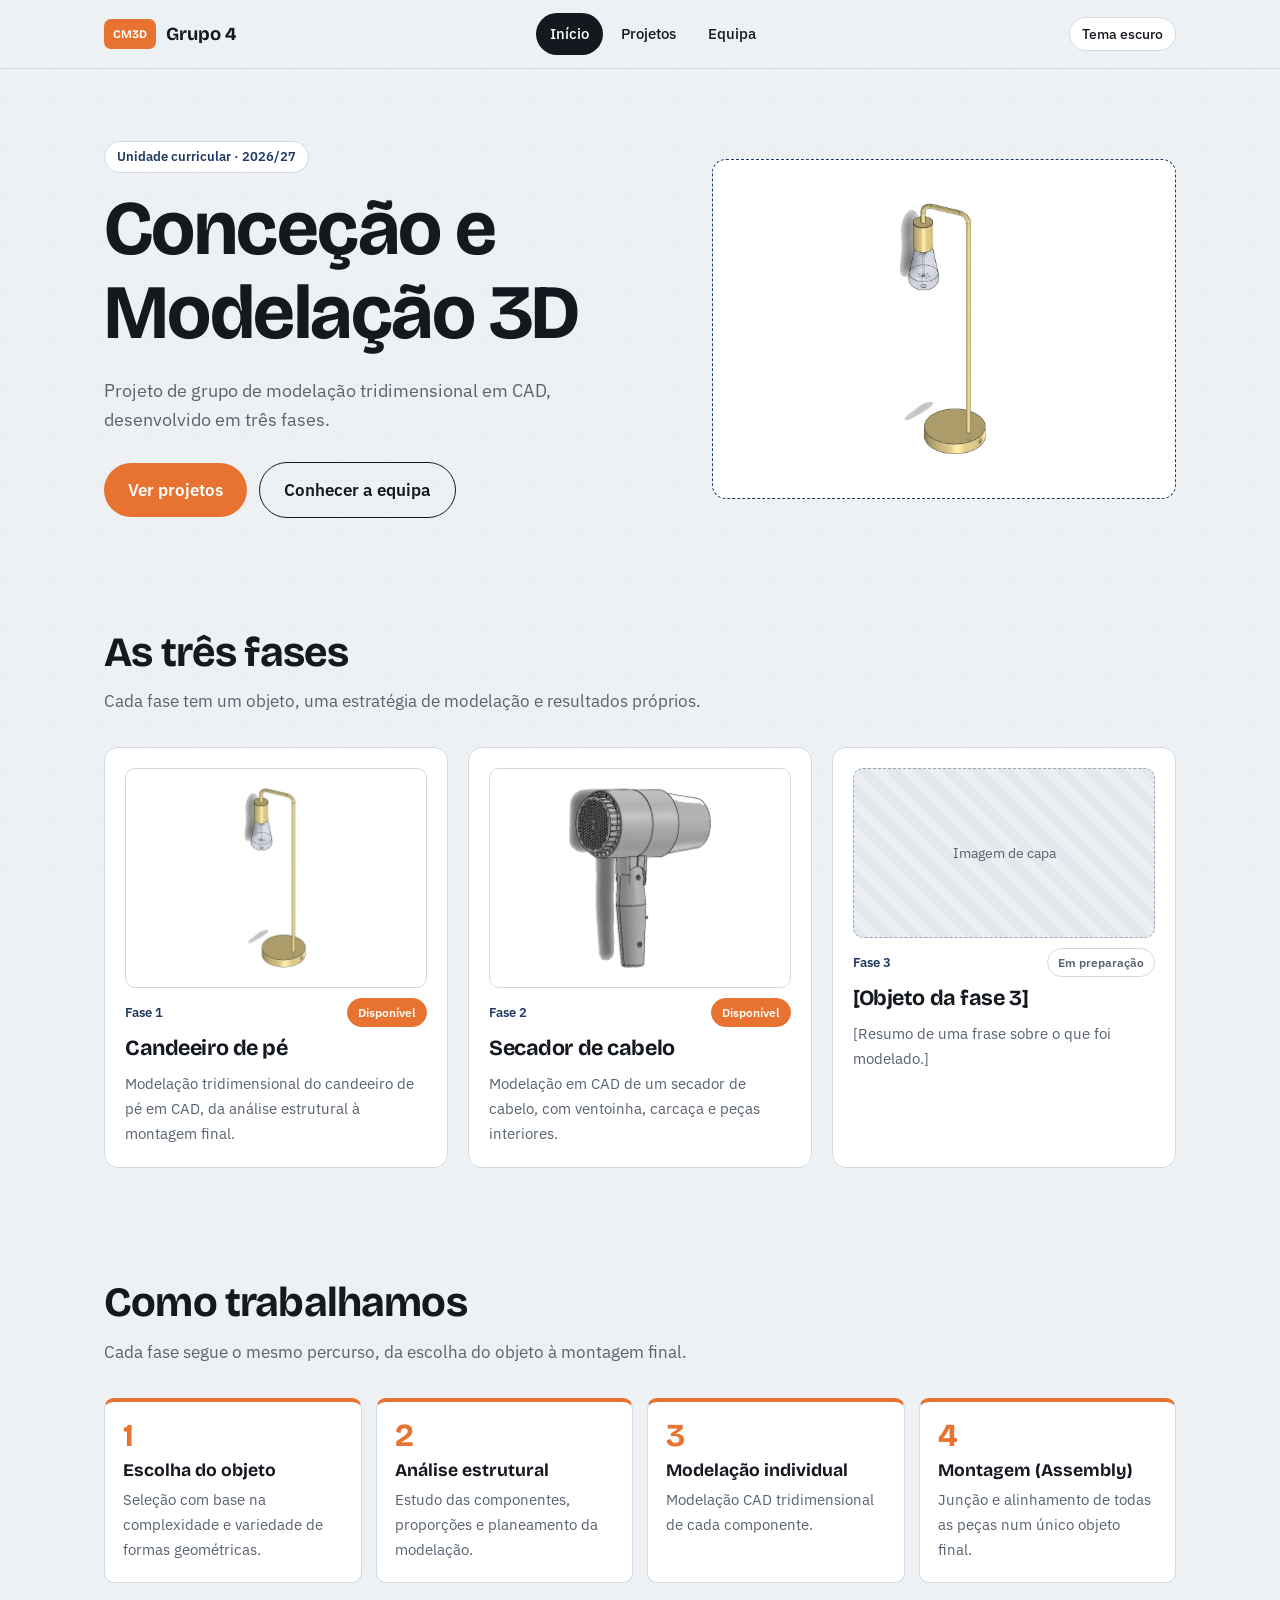
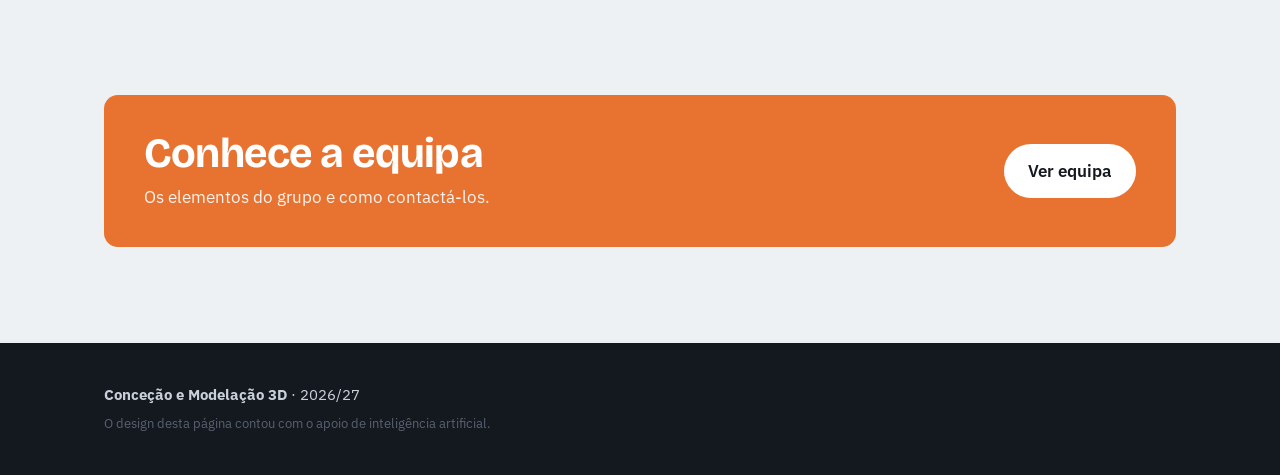
==== commit 0ab192e9: "Atualizaçao ficheiros e imagens" ====
--- a/cm3d/index.html
+++ b/cm3d/index.html
@@ -58,13 +58,13 @@
             <img class="cover" src="Imagens/fase-1/candeeiro-isometrico.jpg.jpeg" alt="Candeeiro de pé modelado em 3D">
             <div class="card-head"><span class="tag">Fase 1</span><span class="status on">Disponível</span></div>
             <h3>Candeeiro de pé</h3>
-            <p>[Resumo de uma frase sobre o que foi modelado.]</p>
+            <p>Modelação tridimensional do candeeiro de pé em CAD, da análise estrutural à montagem final.</p>
           </a>
           <a class="card" href="fase-2.html">
-            <div class="ph" role="img" aria-label="Espaço reservado: imagem de capa">Imagem de capa</div>
-            <div class="card-head"><span class="tag">Fase 2</span><span class="status">Em preparação</span></div>
-            <h3>[Objeto da fase 2]</h3>
-            <p>[Resumo de uma frase sobre o que foi modelado.]</p>
+            <img class="cover" src="Imagens/fase-2/secador-render-01.jpg" alt="Secador de cabelo modelado em 3D">
+            <div class="card-head"><span class="tag">Fase 2</span><span class="status on">Disponível</span></div>
+            <h3>Secador de cabelo</h3>
+            <p>Modelação em CAD de um secador de cabelo, com ventoinha, carcaça e peças interiores.</p>
           </a>
           <a class="card" href="fase-3.html">
             <div class="ph" role="img" aria-label="Espaço reservado: imagem de capa">Imagem de capa</div>
